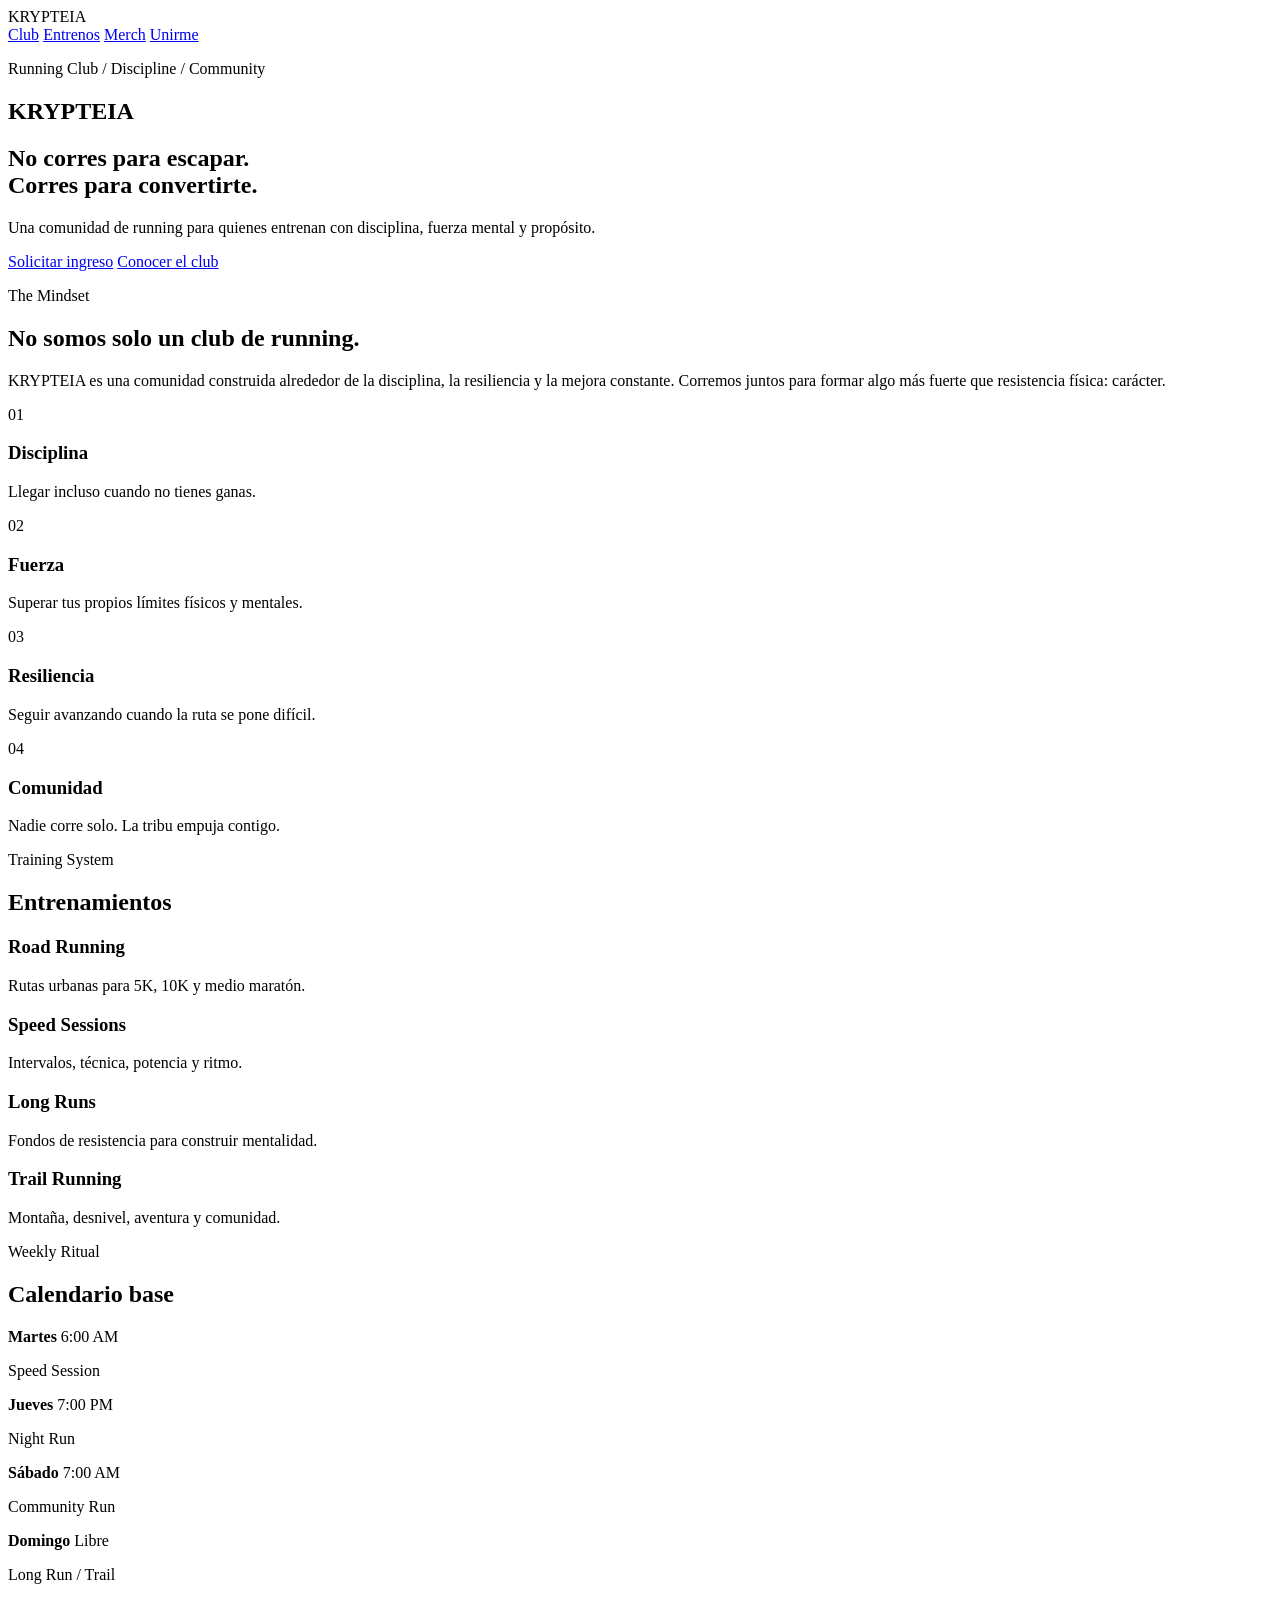
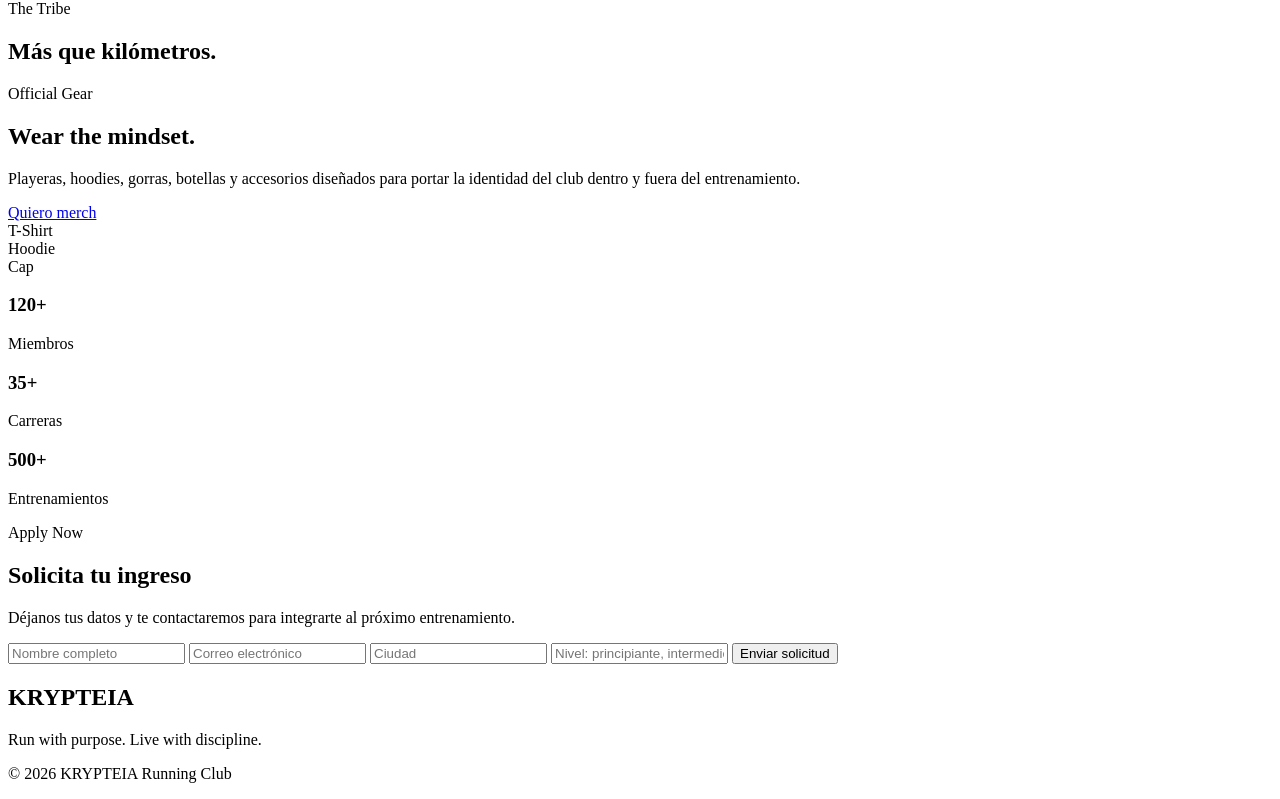
==== index.html @ 1a11a363 "Rename preview.html to index.html" ====
<!DOCTYPE html>
<html lang="es">
<head>
  <meta charset="UTF-8" />
  <meta name="viewport" content="width=device-width, initial-scale=1.0" />

  <title>KRYPTEIA Running Club</title>

  <link rel="stylesheet" href="style.css" />
</head>

<body>

<header class="nav">
  <div class="logo">KRYPTEIA</div>

  <nav>
    <a href="#about">Club</a>
    <a href="#training">Entrenos</a>
    <a href="#merch">Merch</a>
    <a href="#join">Unirme</a>
  </nav>
</header>

<section class="hero">
  <div class="hero-overlay"></div>

  <div class="hero-content">
    <p class="eyebrow">Running Club / Discipline / Community</p>

    <h1>KRYPTEIA</h1>

    <h2>No corres para escapar.<br>Corres para convertirte.</h2>

    <p class="hero-text">
      Una comunidad de running para quienes entrenan con disciplina,
      fuerza mental y propósito.
    </p>

    <div class="hero-buttons">
      <a href="#join" class="btn primary">Solicitar ingreso</a>
      <a href="#about" class="btn secondary">Conocer el club</a>
    </div>
  </div>
</section>

<section id="about" class="section about">
  <div class="section-header">
    <p class="eyebrow">The Mindset</p>
    <h2>No somos solo un club de running.</h2>
  </div>

  <p class="big-text">
    KRYPTEIA es una comunidad construida alrededor de la disciplina,
    la resiliencia y la mejora constante. Corremos juntos para formar
    algo más fuerte que resistencia física: carácter.
  </p>
</section>

<section class="section pillars">
  <div class="card">
    <span>01</span>
    <h3>Disciplina</h3>
    <p>Llegar incluso cuando no tienes ganas.</p>
  </div>

  <div class="card">
    <span>02</span>
    <h3>Fuerza</h3>
    <p>Superar tus propios límites físicos y mentales.</p>
  </div>

  <div class="card">
    <span>03</span>
    <h3>Resiliencia</h3>
    <p>Seguir avanzando cuando la ruta se pone difícil.</p>
  </div>

  <div class="card">
    <span>04</span>
    <h3>Comunidad</h3>
    <p>Nadie corre solo. La tribu empuja contigo.</p>
  </div>
</section>

<section id="training" class="section dark">
  <div class="section-header">
    <p class="eyebrow">Training System</p>
    <h2>Entrenamientos</h2>
  </div>

  <div class="training-grid">
    <div class="training-card">
      <h3>Road Running</h3>
      <p>Rutas urbanas para 5K, 10K y medio maratón.</p>
    </div>

    <div class="training-card">
      <h3>Speed Sessions</h3>
      <p>Intervalos, técnica, potencia y ritmo.</p>
    </div>

    <div class="training-card">
      <h3>Long Runs</h3>
      <p>Fondos de resistencia para construir mentalidad.</p>
    </div>

    <div class="training-card">
      <h3>Trail Running</h3>
      <p>Montaña, desnivel, aventura y comunidad.</p>
    </div>
  </div>
</section>

<section class="section schedule">
  <div class="section-header">
    <p class="eyebrow">Weekly Ritual</p>
    <h2>Calendario base</h2>
  </div>

  <div class="schedule-grid">
    <div>
      <strong>Martes</strong>
      <span>6:00 AM</span>
      <p>Speed Session</p>
    </div>

    <div>
      <strong>Jueves</strong>
      <span>7:00 PM</span>
      <p>Night Run</p>
    </div>

    <div>
      <strong>Sábado</strong>
      <span>7:00 AM</span>
      <p>Community Run</p>
    </div>

    <div>
      <strong>Domingo</strong>
      <span>Libre</span>
      <p>Long Run / Trail</p>
    </div>
  </div>
</section>

<section class="section tribe">
  <div class="section-header">
    <p class="eyebrow">The Tribe</p>
    <h2>Más que kilómetros.</h2>
  </div>

  <div class="photo-grid">
    <div></div>
    <div></div>
    <div></div>
    <div></div>
  </div>
</section>

<section id="merch" class="section merch">
  <div class="merch-text">
    <p class="eyebrow">Official Gear</p>
    <h2>Wear the mindset.</h2>

    <p>
      Playeras, hoodies, gorras, botellas y accesorios diseñados para portar
      la identidad del club dentro y fuera del entrenamiento.
    </p>

    <a href="#join" class="btn primary">Quiero merch</a>
  </div>

  <div class="merch-box">
    <div class="mockup shirt">T-Shirt</div>
    <div class="mockup hoodie">Hoodie</div>
    <div class="mockup cap">Cap</div>
  </div>
</section>

<section class="section stats">
  <div>
    <h3>120+</h3>
    <p>Miembros</p>
  </div>

  <div>
    <h3>35+</h3>
    <p>Carreras</p>
  </div>

  <div>
    <h3>500+</h3>
    <p>Entrenamientos</p>
  </div>
</section>

<section id="join" class="section join">
  <div class="section-header center">
    <p class="eyebrow">Apply Now</p>
    <h2>Solicita tu ingreso</h2>
    <p>
      Déjanos tus datos y te contactaremos para integrarte al próximo entrenamiento.
    </p>
  </div>

  <form name="krypteia-leads" method="POST" data-netlify="true">
    <input type="hidden" name="form-name" value="krypteia-leads" />

    <input type="text" name="name" placeholder="Nombre completo" required />
    <input type="email" name="email" placeholder="Correo electrónico" required />
    <input type="text" name="city" placeholder="Ciudad" />
    <input type="text" name="level" placeholder="Nivel: principiante, intermedio o avanzado" />

    <button type="submit">Enviar solicitud</button>
  </form>
</section>

<footer>
  <h2>KRYPTEIA</h2>
  <p>Run with purpose. Live with discipline.</p>
  <p class="small">© 2026 KRYPTEIA Running Club</p>
</footer>

<script src="app.js"></script>
</body>
</html>
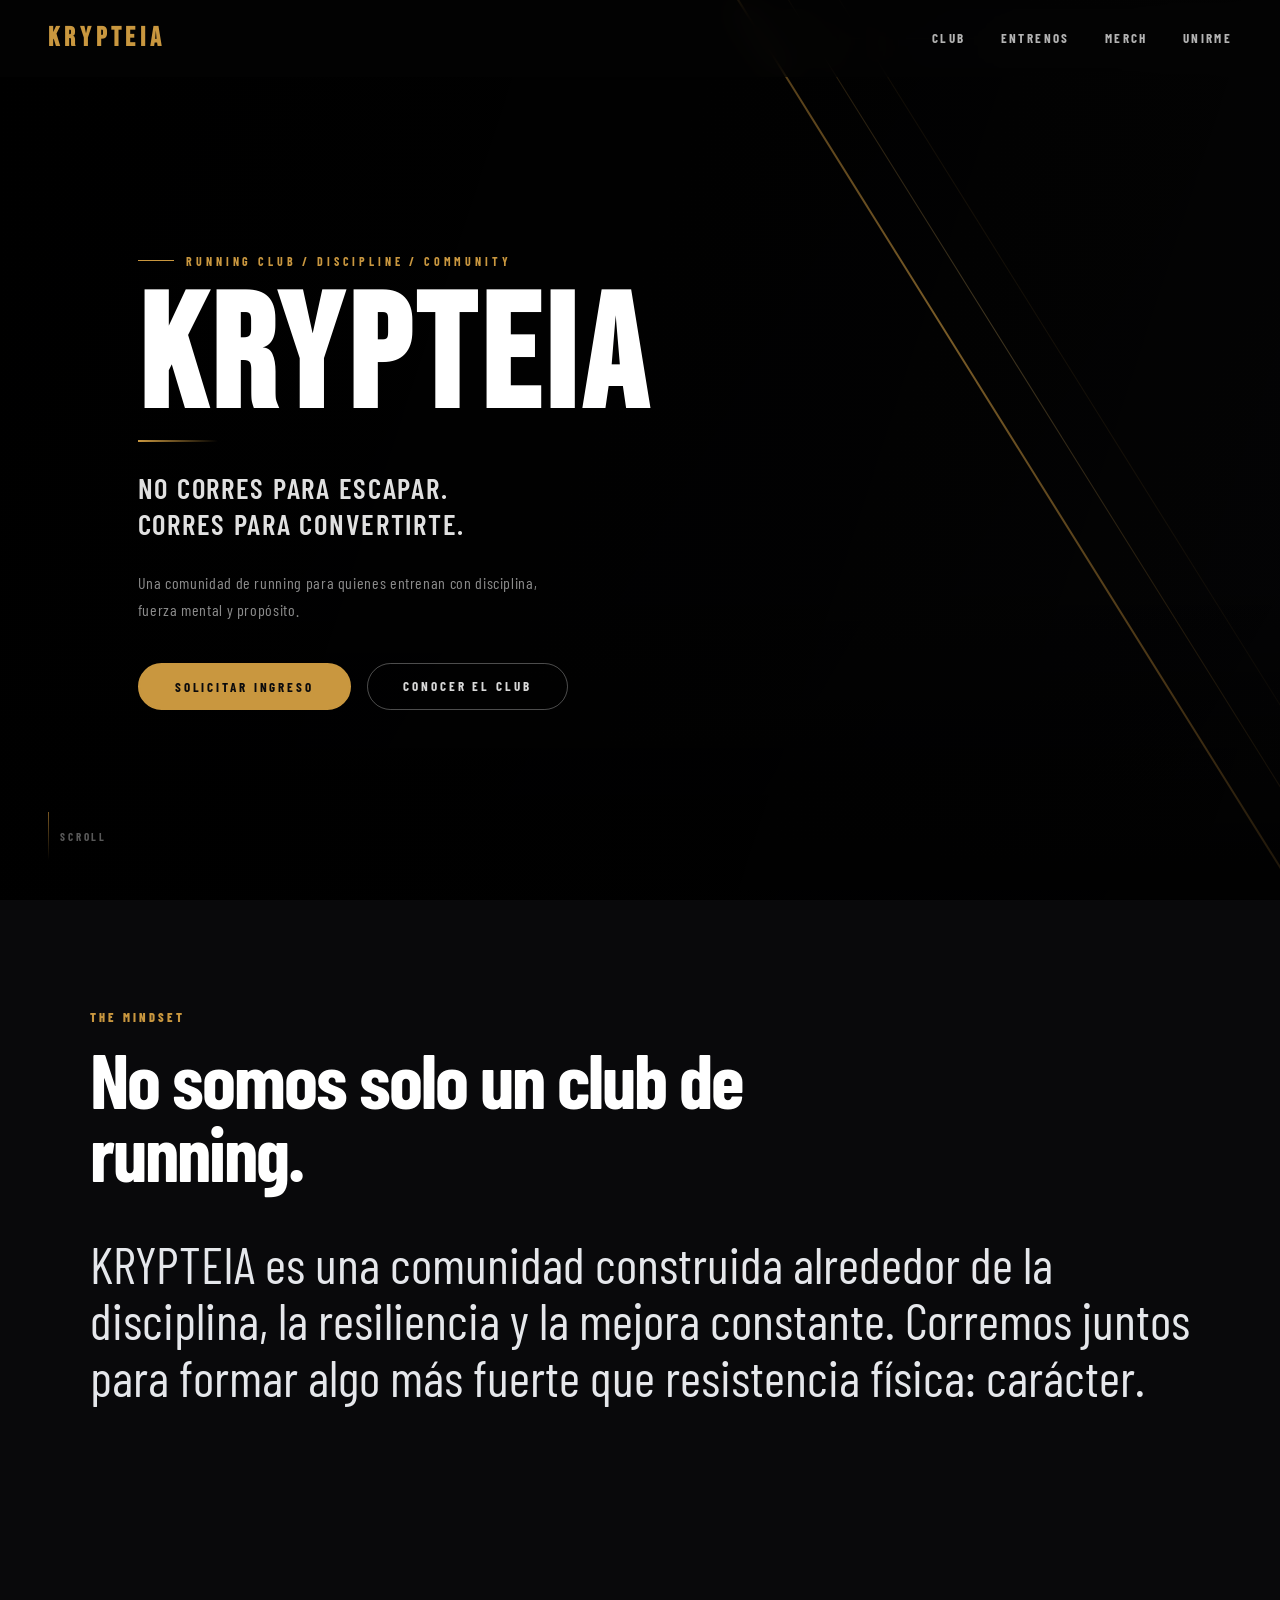
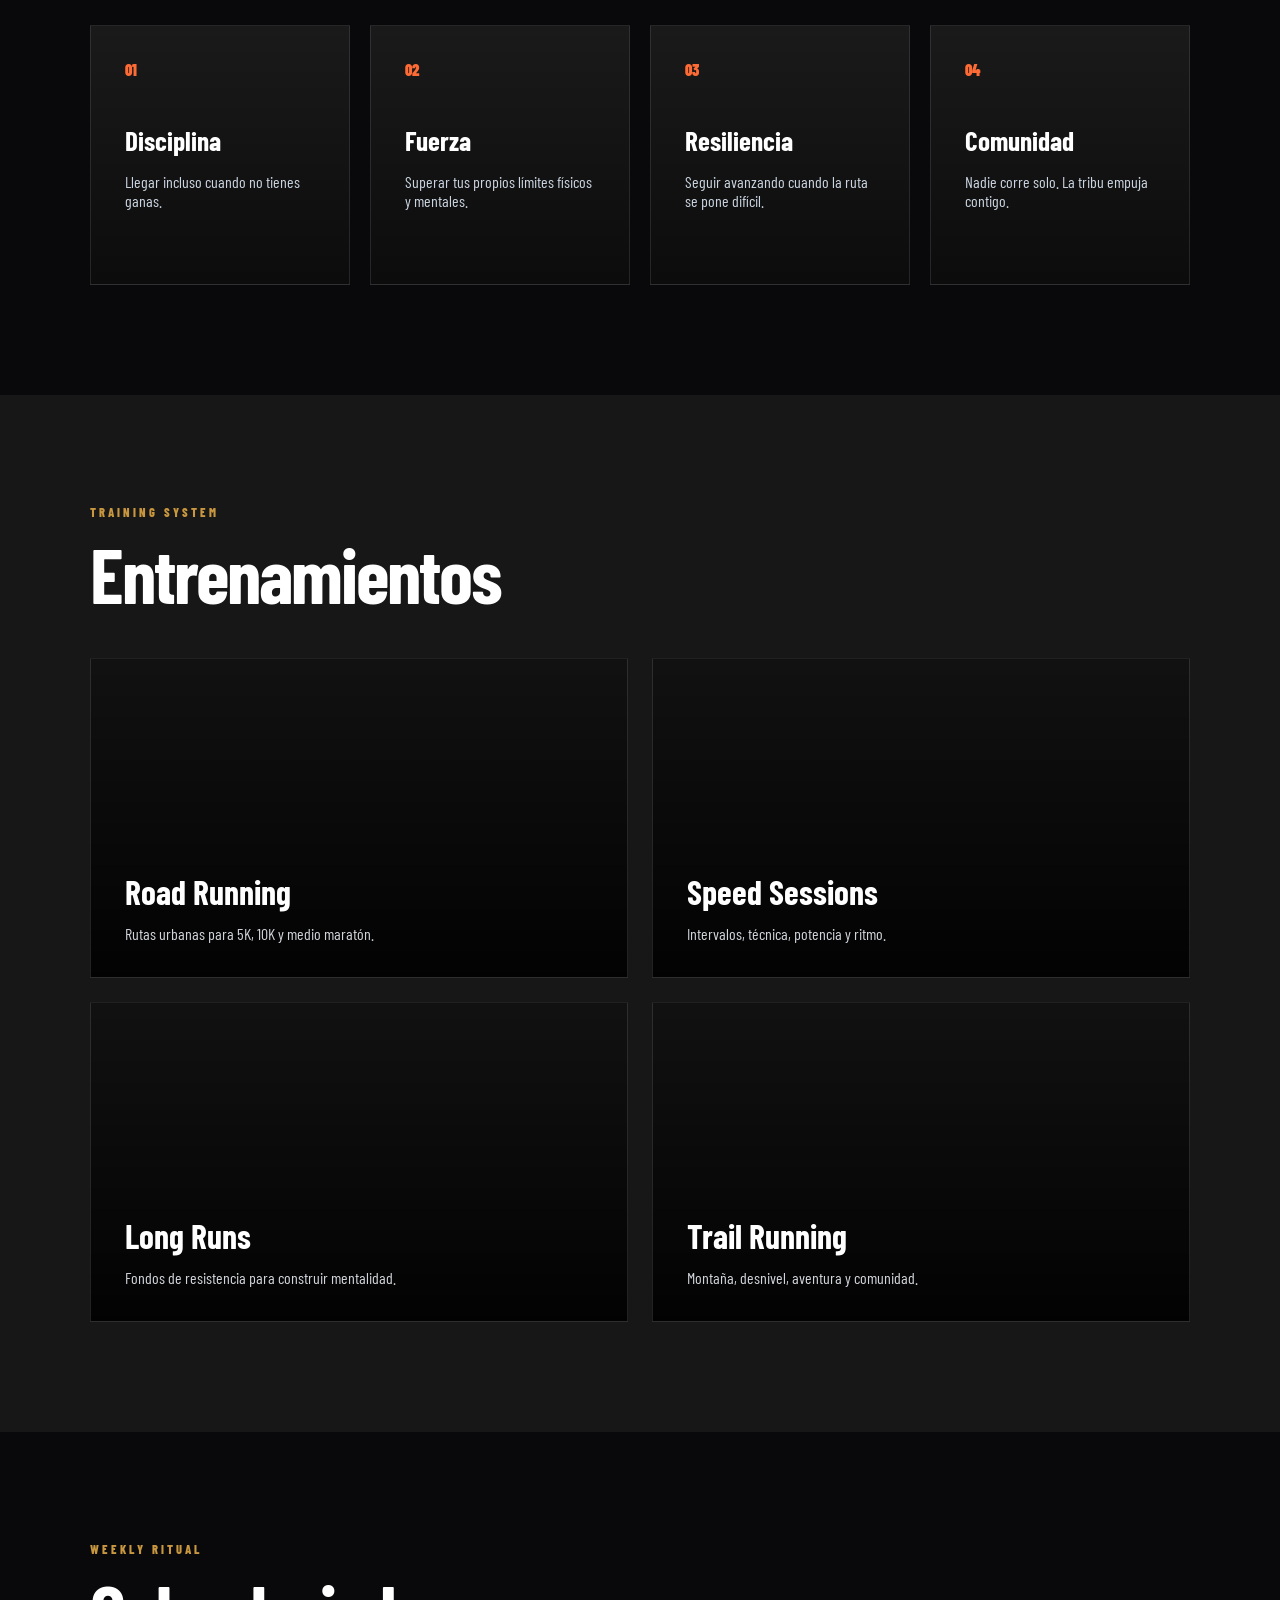
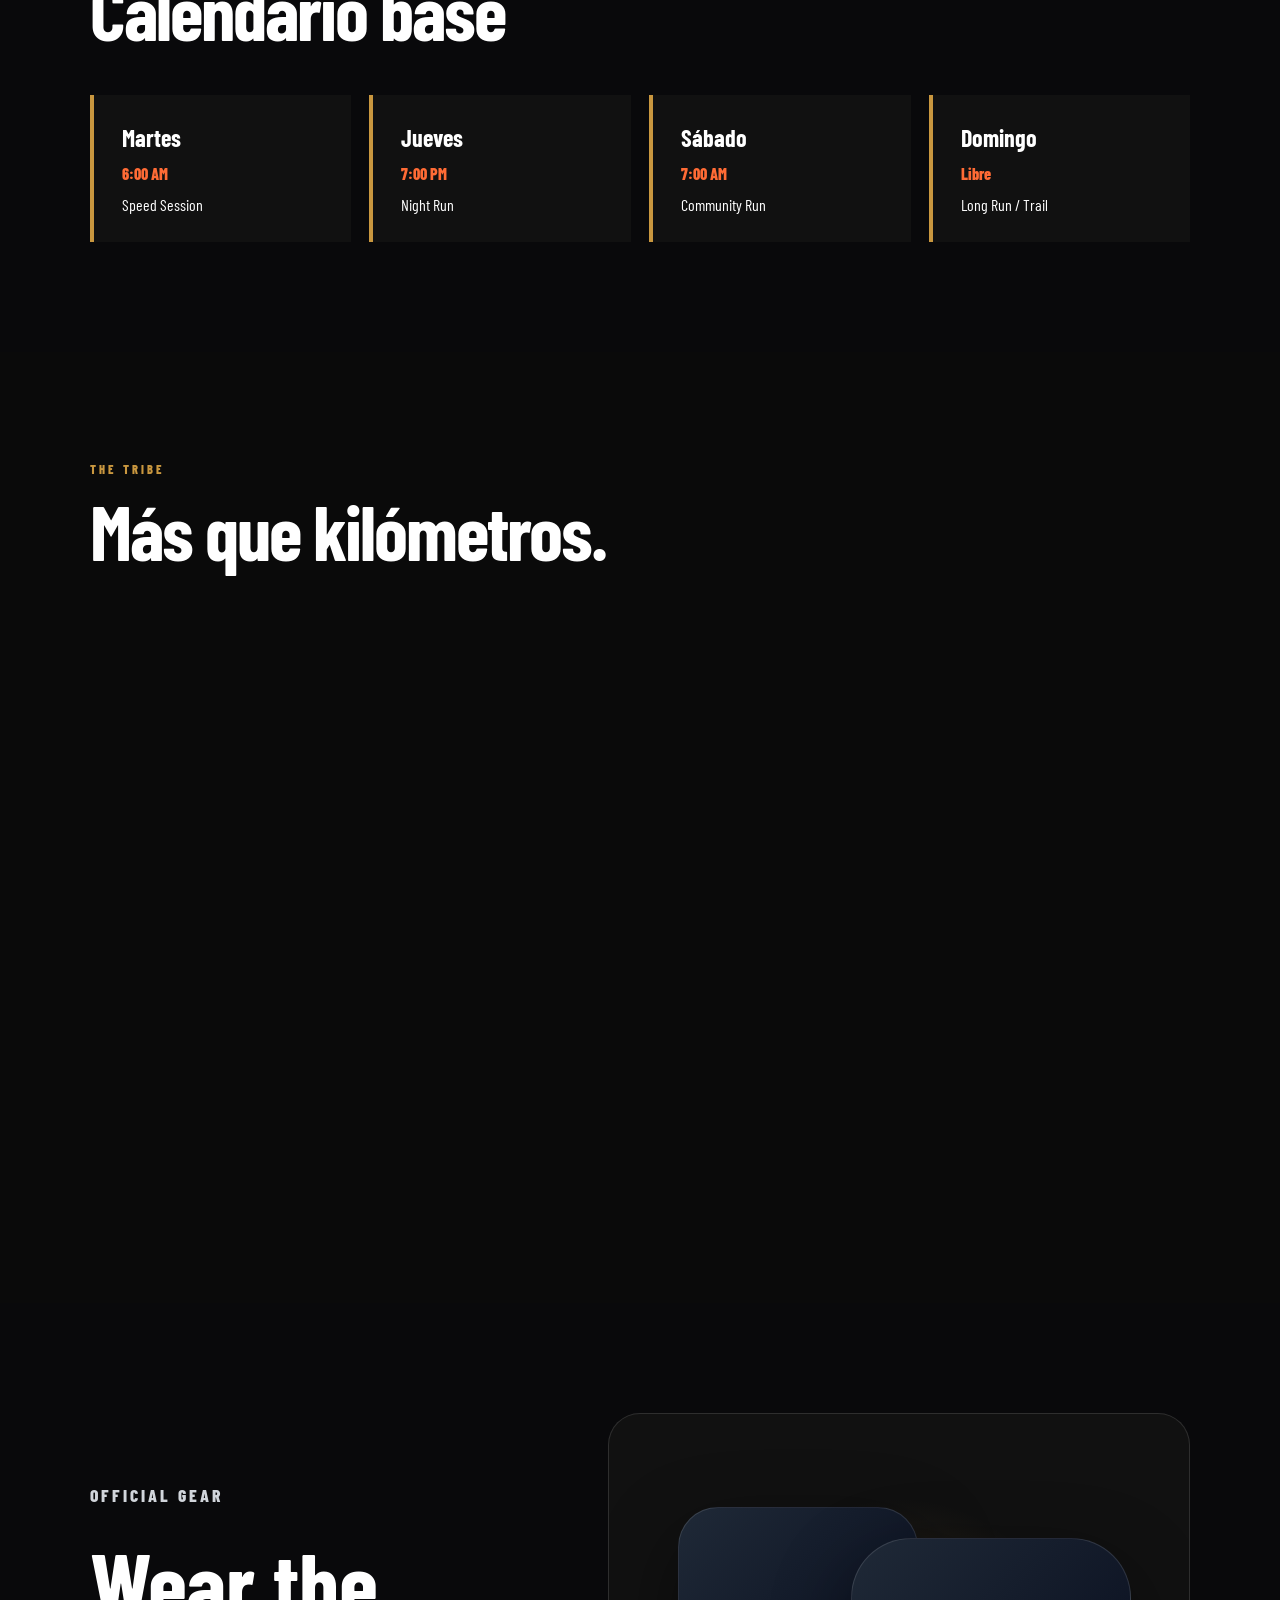
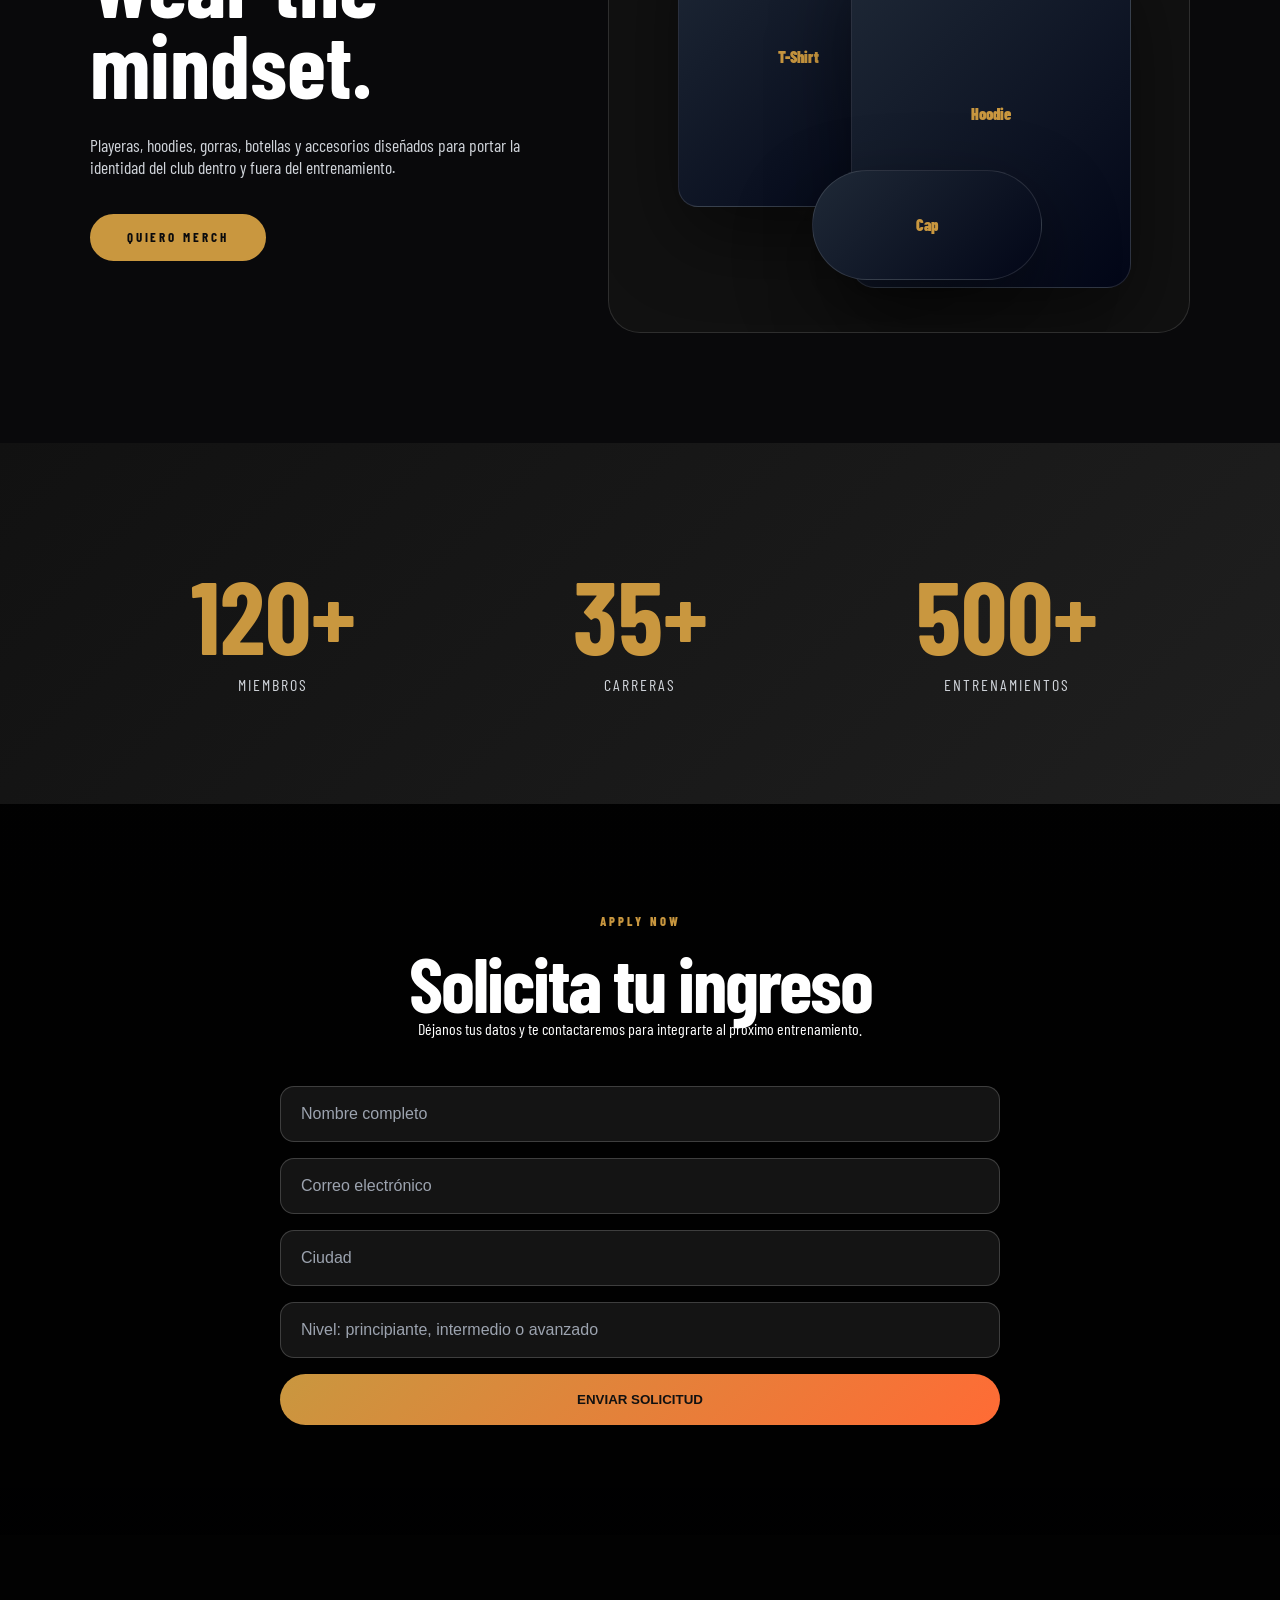
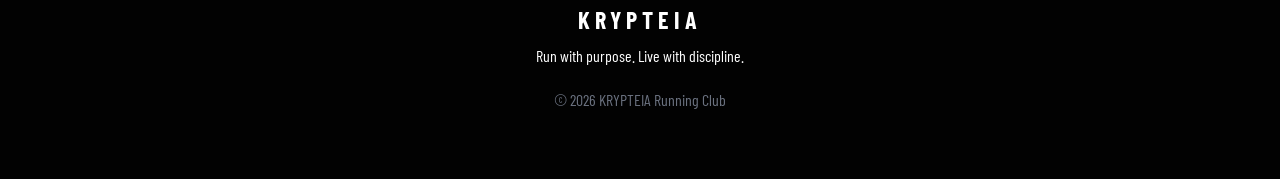
==== commit b27a8373: "Update index.html" ====
--- a/index.html
+++ b/index.html
@@ -3,17 +3,338 @@
 <head>
   <meta charset="UTF-8" />
   <meta name="viewport" content="width=device-width, initial-scale=1.0" />
-
   <title>KRYPTEIA Running Club</title>
 
+  <link rel="preconnect" href="https://fonts.googleapis.com" />
+  <link rel="preconnect" href="https://fonts.gstatic.com" crossorigin />
+  <link href="https://fonts.googleapis.com/css2?family=Bebas+Neue&family=Barlow+Condensed:wght@400;600;700&display=swap" rel="stylesheet" />
+
   <link rel="stylesheet" href="style.css" />
+
+  <style>
+    /* ============================================
+       KRYPTEIA — HERO STYLES
+       ============================================ */
+
+    :root {
+      --gold:       #c9973f;
+      --gold-light: #e0b96a;
+      --gold-dark:  #7a5822;
+      --near-black: #09090b;
+      --dark-surface: #111116;
+    }
+
+    *, *::before, *::after { box-sizing: border-box; }
+
+    body {
+      background: var(--near-black);
+      color: #fff;
+      font-family: 'Barlow Condensed', sans-serif;
+    }
+
+    /* ---- NAV ---- */
+    .nav {
+      position: fixed;
+      top: 0; left: 0; right: 0;
+      z-index: 100;
+      display: flex;
+      justify-content: space-between;
+      align-items: center;
+      padding: 1.4rem 3rem;
+      background: linear-gradient(to bottom, rgba(0,0,0,0.88) 0%, transparent 100%);
+    }
+
+    .nav .logo {
+      font-family: 'Bebas Neue', sans-serif;
+      font-size: 1.7rem;
+      letter-spacing: 0.18em;
+      color: var(--gold);
+      text-decoration: none;
+    }
+
+    .nav nav { display: flex; gap: 0; }
+
+    .nav nav a {
+      color: rgba(255,255,255,0.7);
+      text-decoration: none;
+      font-size: 0.82rem;
+      font-weight: 700;
+      letter-spacing: 0.18em;
+      text-transform: uppercase;
+      margin-left: 2.2rem;
+      transition: color 0.2s;
+    }
+
+    .nav nav a:hover { color: var(--gold); }
+
+    /* ---- HERO ---- */
+    .hero {
+      position: relative;
+      min-height: 100vh;
+      display: flex;
+      align-items: center;
+      overflow: hidden;
+      background-color: var(--near-black);
+    }
+
+    /* Imagen de fondo — apunta a tu archivo real */
+    .hero-bg {
+      position: absolute;
+      inset: 0;
+      background-image: url('assets/hero-bg.jpg'); /* ← reemplaza con tu ruta */
+      background-size: cover;
+      background-position: center 25%;
+      opacity: 0.38;
+      z-index: 0;
+    }
+
+    /* Degradados oscuros sobre la imagen */
+    .hero-overlay {
+      position: absolute;
+      inset: 0;
+      z-index: 1;
+      background:
+        linear-gradient(108deg,
+          rgba(0,0,0,0.96) 0%,
+          rgba(0,0,0,0.70) 42%,
+          rgba(0,0,0,0.20) 100%),
+        linear-gradient(to top,
+          rgba(0,0,0,0.90) 0%,
+          transparent 38%);
+    }
+
+    /* Líneas diagonales doradas */
+    .hero-diag {
+      position: absolute;
+      inset: 0;
+      z-index: 2;
+      pointer-events: none;
+      overflow: hidden;
+    }
+
+    .hero-diag::before,
+    .hero-diag::after,
+    .hero-diag .d3 {
+      content: '';
+      position: absolute;
+      top: -40%;
+      height: 180%;
+      transform-origin: top left;
+      transform: rotate(-32deg);
+    }
+
+    .hero-diag::before {
+      left: 40%;
+      width: 2px;
+      background: linear-gradient(to bottom,
+        transparent 0%,
+        var(--gold-dark) 25%,
+        var(--gold) 50%,
+        var(--gold-dark) 75%,
+        transparent 100%);
+      opacity: 0.6;
+    }
+
+    .hero-diag::after {
+      left: 44%;
+      width: 1px;
+      background: linear-gradient(to bottom,
+        transparent 0%,
+        var(--gold-dark) 30%,
+        var(--gold-light) 50%,
+        var(--gold-dark) 70%,
+        transparent 100%);
+      opacity: 0.28;
+    }
+
+    /* Tercera línea sutil */
+    .hero-diag .d3 {
+      display: block;
+      left: 48%;
+      width: 1px;
+      background: linear-gradient(to bottom,
+        transparent 0%,
+        var(--gold-dark) 40%,
+        var(--gold-dark) 60%,
+        transparent 100%);
+      opacity: 0.15;
+    }
+
+    /* Contenido */
+    .hero-content {
+      position: relative;
+      z-index: 3;
+      padding: 9rem 3rem 5rem;
+      max-width: 660px;
+    }
+
+    .hero-content .eyebrow {
+      display: flex;
+      align-items: center;
+      gap: 0.8rem;
+      font-size: 0.75rem;
+      font-weight: 700;
+      letter-spacing: 0.32em;
+      text-transform: uppercase;
+      color: var(--gold);
+      margin-bottom: 1.4rem;
+      opacity: 0;
+      animation: fadeUp 0.7s ease forwards 0.2s;
+    }
+
+    .hero-content .eyebrow::before {
+      content: '';
+      display: inline-block;
+      width: 36px;
+      height: 1px;
+      background: var(--gold);
+      flex-shrink: 0;
+    }
+
+    .hero-content h1 {
+      font-family: 'Bebas Neue', sans-serif;
+      font-size: clamp(5.5rem, 14vw, 10rem);
+      line-height: 0.88;
+      letter-spacing: 0.04em;
+      color: #fff;
+      margin-bottom: 0.5rem;
+      opacity: 0;
+      animation: fadeUp 0.75s ease forwards 0.35s;
+    }
+
+    /* Línea dorada bajo el h1 */
+    .hero-title-line {
+      width: 80px;
+      height: 2px;
+      background: linear-gradient(to right, var(--gold), transparent);
+      margin: 0.6rem 0 1.4rem;
+      opacity: 0;
+      animation: fadeUp 0.7s ease forwards 0.5s;
+    }
+
+    .hero-content h2 {
+      font-family: 'Barlow Condensed', sans-serif;
+      font-size: clamp(1.3rem, 3.2vw, 1.8rem);
+      font-weight: 600;
+      letter-spacing: 0.06em;
+      text-transform: uppercase;
+      color: rgba(255,255,255,0.88);
+      line-height: 1.25;
+      margin-bottom: 1.2rem;
+      opacity: 0;
+      animation: fadeUp 0.7s ease forwards 0.55s;
+    }
+
+    .hero-text {
+      font-size: 1rem;
+      font-weight: 400;
+      letter-spacing: 0.04em;
+      color: rgba(255,255,255,0.55);
+      line-height: 1.65;
+      max-width: 440px;
+      margin-bottom: 2.2rem;
+      opacity: 0;
+      animation: fadeUp 0.7s ease forwards 0.7s;
+    }
+
+    .hero-buttons {
+      display: flex;
+      gap: 1rem;
+      flex-wrap: wrap;
+      opacity: 0;
+      animation: fadeUp 0.7s ease forwards 0.85s;
+    }
+
+    /* Botones hero */
+    .btn {
+      display: inline-block;
+      font-family: 'Barlow Condensed', sans-serif;
+      font-size: 0.82rem;
+      font-weight: 700;
+      letter-spacing: 0.22em;
+      text-transform: uppercase;
+      text-decoration: none;
+      padding: 0.85rem 2.2rem;
+      transition: all 0.22s ease;
+      cursor: pointer;
+    }
+
+    .btn.primary {
+      background: var(--gold);
+      color: #0a0a0c;
+      border: 2px solid var(--gold);
+    }
+
+    .btn.primary:hover {
+      background: var(--gold-light);
+      border-color: var(--gold-light);
+    }
+
+    .btn.secondary {
+      background: transparent;
+      color: rgba(255,255,255,0.85);
+      border: 1px solid rgba(255,255,255,0.3);
+    }
+
+    .btn.secondary:hover {
+      border-color: var(--gold);
+      color: var(--gold);
+    }
+
+    /* Scroll indicator */
+    .hero-scroll {
+      position: absolute;
+      bottom: 2.5rem;
+      left: 3rem;
+      z-index: 3;
+      display: flex;
+      align-items: center;
+      gap: 0.7rem;
+      font-size: 0.7rem;
+      font-weight: 700;
+      letter-spacing: 0.25em;
+      text-transform: uppercase;
+      color: rgba(255,255,255,0.35);
+      opacity: 0;
+      animation: fadeIn 1s ease forwards 1.2s;
+    }
+
+    .hero-scroll::before {
+      content: '';
+      display: block;
+      width: 1px;
+      height: 48px;
+      background: linear-gradient(to bottom, var(--gold-dark), transparent);
+    }
+
+    /* Animaciones */
+    @keyframes fadeUp {
+      from { opacity: 0; transform: translateY(22px); }
+      to   { opacity: 1; transform: translateY(0); }
+    }
+
+    @keyframes fadeIn {
+      from { opacity: 0; }
+      to   { opacity: 1; }
+    }
+
+    /* Responsive */
+    @media (max-width: 640px) {
+      .nav { padding: 1.2rem 1.4rem; }
+      .hero-content { padding: 8rem 1.4rem 4rem; }
+      .hero-scroll { left: 1.4rem; }
+      .hero-diag::before { left: 70%; }
+      .hero-diag::after  { left: 76%; }
+    }
+
+  </style>
 </head>
 
 <body>
 
+<!-- NAV -->
 <header class="nav">
   <div class="logo">KRYPTEIA</div>
-
   <nav>
     <a href="#about">Club</a>
     <a href="#training">Entrenos</a>
@@ -22,13 +343,28 @@
   </nav>
 </header>
 
+<!-- HERO -->
 <section class="hero">
+
+  <!-- Imagen de fondo -->
+  <div class="hero-bg"></div>
+
+  <!-- Overlays oscuros -->
   <div class="hero-overlay"></div>
 
+  <!-- Líneas diagonales doradas -->
+  <div class="hero-diag">
+    <span class="d3"></span>
+  </div>
+
+  <!-- Contenido -->
   <div class="hero-content">
+
     <p class="eyebrow">Running Club / Discipline / Community</p>
 
     <h1>KRYPTEIA</h1>
+
+    <div class="hero-title-line"></div>
 
     <h2>No corres para escapar.<br>Corres para convertirte.</h2>
 
@@ -41,15 +377,20 @@
       <a href="#join" class="btn primary">Solicitar ingreso</a>
       <a href="#about" class="btn secondary">Conocer el club</a>
     </div>
-  </div>
-</section>
-
+
+  </div>
+
+  <!-- Scroll cue -->
+  <div class="hero-scroll">Scroll</div>
+
+</section>
+
+<!-- ABOUT -->
 <section id="about" class="section about">
   <div class="section-header">
     <p class="eyebrow">The Mindset</p>
     <h2>No somos solo un club de running.</h2>
   </div>
-
   <p class="big-text">
     KRYPTEIA es una comunidad construida alrededor de la disciplina,
     la resiliencia y la mejora constante. Corremos juntos para formar
@@ -57,25 +398,23 @@
   </p>
 </section>
 
+<!-- PILLARS -->
 <section class="section pillars">
   <div class="card">
     <span>01</span>
     <h3>Disciplina</h3>
     <p>Llegar incluso cuando no tienes ganas.</p>
   </div>
-
   <div class="card">
     <span>02</span>
     <h3>Fuerza</h3>
     <p>Superar tus propios límites físicos y mentales.</p>
   </div>
-
   <div class="card">
     <span>03</span>
     <h3>Resiliencia</h3>
     <p>Seguir avanzando cuando la ruta se pone difícil.</p>
   </div>
-
   <div class="card">
     <span>04</span>
     <h3>Comunidad</h3>
@@ -83,28 +422,25 @@
   </div>
 </section>
 
+<!-- TRAINING -->
 <section id="training" class="section dark">
   <div class="section-header">
     <p class="eyebrow">Training System</p>
     <h2>Entrenamientos</h2>
   </div>
-
   <div class="training-grid">
     <div class="training-card">
       <h3>Road Running</h3>
       <p>Rutas urbanas para 5K, 10K y medio maratón.</p>
     </div>
-
     <div class="training-card">
       <h3>Speed Sessions</h3>
       <p>Intervalos, técnica, potencia y ritmo.</p>
     </div>
-
     <div class="training-card">
       <h3>Long Runs</h3>
       <p>Fondos de resistencia para construir mentalidad.</p>
     </div>
-
     <div class="training-card">
       <h3>Trail Running</h3>
       <p>Montaña, desnivel, aventura y comunidad.</p>
@@ -112,31 +448,28 @@
   </div>
 </section>
 
+<!-- SCHEDULE -->
 <section class="section schedule">
   <div class="section-header">
     <p class="eyebrow">Weekly Ritual</p>
     <h2>Calendario base</h2>
   </div>
-
   <div class="schedule-grid">
     <div>
       <strong>Martes</strong>
       <span>6:00 AM</span>
       <p>Speed Session</p>
     </div>
-
     <div>
       <strong>Jueves</strong>
       <span>7:00 PM</span>
       <p>Night Run</p>
     </div>
-
     <div>
       <strong>Sábado</strong>
       <span>7:00 AM</span>
       <p>Community Run</p>
     </div>
-
     <div>
       <strong>Domingo</strong>
       <span>Libre</span>
@@ -145,12 +478,12 @@
   </div>
 </section>
 
+<!-- TRIBE -->
 <section class="section tribe">
   <div class="section-header">
     <p class="eyebrow">The Tribe</p>
     <h2>Más que kilómetros.</h2>
   </div>
-
   <div class="photo-grid">
     <div></div>
     <div></div>
@@ -159,19 +492,17 @@
   </div>
 </section>
 
+<!-- MERCH -->
 <section id="merch" class="section merch">
   <div class="merch-text">
     <p class="eyebrow">Official Gear</p>
     <h2>Wear the mindset.</h2>
-
     <p>
       Playeras, hoodies, gorras, botellas y accesorios diseñados para portar
       la identidad del club dentro y fuera del entrenamiento.
     </p>
-
     <a href="#join" class="btn primary">Quiero merch</a>
   </div>
-
   <div class="merch-box">
     <div class="mockup shirt">T-Shirt</div>
     <div class="mockup hoodie">Hoodie</div>
@@ -179,44 +510,40 @@
   </div>
 </section>
 
+<!-- STATS -->
 <section class="section stats">
   <div>
     <h3>120+</h3>
     <p>Miembros</p>
   </div>
-
   <div>
     <h3>35+</h3>
     <p>Carreras</p>
   </div>
-
   <div>
     <h3>500+</h3>
     <p>Entrenamientos</p>
   </div>
 </section>
 
+<!-- JOIN -->
 <section id="join" class="section join">
   <div class="section-header center">
     <p class="eyebrow">Apply Now</p>
     <h2>Solicita tu ingreso</h2>
-    <p>
-      Déjanos tus datos y te contactaremos para integrarte al próximo entrenamiento.
-    </p>
-  </div>
-
+    <p>Déjanos tus datos y te contactaremos para integrarte al próximo entrenamiento.</p>
+  </div>
   <form name="krypteia-leads" method="POST" data-netlify="true">
     <input type="hidden" name="form-name" value="krypteia-leads" />
-
-    <input type="text" name="name" placeholder="Nombre completo" required />
+    <input type="text"  name="name"  placeholder="Nombre completo" required />
     <input type="email" name="email" placeholder="Correo electrónico" required />
-    <input type="text" name="city" placeholder="Ciudad" />
-    <input type="text" name="level" placeholder="Nivel: principiante, intermedio o avanzado" />
-
+    <input type="text"  name="city"  placeholder="Ciudad" />
+    <input type="text"  name="level" placeholder="Nivel: principiante, intermedio o avanzado" />
     <button type="submit">Enviar solicitud</button>
   </form>
 </section>
 
+<!-- FOOTER -->
 <footer>
   <h2>KRYPTEIA</h2>
   <p>Run with purpose. Live with discipline.</p>
--- a/style.css
+++ b/style.css
@@ -0,0 +1,474 @@
+:root {
+  --black: #050505;
+  --dark: #0c0c0c;
+  --graphite: #171717;
+  --steel: #9ca3af;
+  --white: #ffffff;
+  --gold: #d6a84f;
+  --orange: #ff6b35;
+  --red: #b91c1c;
+}
+
+* {
+  margin: 0;
+  padding: 0;
+  box-sizing: border-box;
+}
+
+html {
+  scroll-behavior: smooth;
+}
+
+body {
+  font-family: Arial, Helvetica, sans-serif;
+  background: var(--black);
+  color: var(--white);
+  overflow-x: hidden;
+}
+
+a {
+  color: inherit;
+  text-decoration: none;
+}
+
+.nav {
+  position: fixed;
+  top: 0;
+  width: 100%;
+  padding: 24px 7%;
+  display: flex;
+  justify-content: space-between;
+  align-items: center;
+  z-index: 20;
+  background: rgba(5, 5, 5, 0.45);
+  backdrop-filter: blur(14px);
+}
+
+.logo {
+  font-weight: 900;
+  letter-spacing: 3px;
+}
+
+.nav nav {
+  display: flex;
+  gap: 28px;
+  font-size: 0.85rem;
+  text-transform: uppercase;
+  letter-spacing: 1px;
+}
+
+.hero {
+  min-height: 100vh;
+  position: relative;
+  display: flex;
+  align-items: center;
+  padding: 0 7%;
+  background:
+    linear-gradient(120deg, rgba(0,0,0,.95), rgba(0,0,0,.45)),
+    url("https://images.unsplash.com/photo-1552674605-db6ffd4facb5?q=80&w=2200") center/cover;
+}
+
+.hero-overlay {
+  position: absolute;
+  inset: 0;
+  background:
+    radial-gradient(circle at 70% 40%, rgba(255,107,53,.22), transparent 35%),
+    radial-gradient(circle at 20% 90%, rgba(214,168,79,.18), transparent 30%);
+}
+
+.hero-content {
+  position: relative;
+  max-width: 920px;
+  z-index: 2;
+}
+
+.eyebrow {
+  color: var(--gold);
+  text-transform: uppercase;
+  letter-spacing: 3px;
+  font-size: 0.78rem;
+  font-weight: 800;
+  margin-bottom: 18px;
+}
+
+.hero h1 {
+  font-size: clamp(4rem, 12vw, 10rem);
+  line-height: 0.9;
+  letter-spacing: 10px;
+  font-weight: 900;
+}
+
+.hero h2 {
+  margin-top: 28px;
+  font-size: clamp(2rem, 5vw, 5rem);
+  line-height: 1;
+  max-width: 900px;
+}
+
+.hero-text {
+  margin-top: 28px;
+  max-width: 620px;
+  color: #d1d5db;
+  font-size: 1.15rem;
+}
+
+.hero-buttons {
+  display: flex;
+  gap: 18px;
+  margin-top: 40px;
+  flex-wrap: wrap;
+}
+
+.btn {
+  display: inline-block;
+  padding: 16px 30px;
+  border-radius: 999px;
+  font-weight: 900;
+  text-transform: uppercase;
+  letter-spacing: 1px;
+  transition: all .25s ease;
+}
+
+.btn.primary {
+  background: linear-gradient(135deg, var(--gold), var(--orange));
+  color: #111;
+}
+
+.btn.secondary {
+  border: 1px solid rgba(255,255,255,.35);
+}
+
+.btn:hover {
+  transform: translateY(-3px);
+}
+
+.section {
+  padding: 110px 7%;
+}
+
+.section-header {
+  max-width: 760px;
+  margin-bottom: 48px;
+}
+
+.section-header.center {
+  text-align: center;
+  margin-left: auto;
+  margin-right: auto;
+}
+
+.section-header h2 {
+  font-size: clamp(2.4rem, 6vw, 5.8rem);
+  line-height: 0.95;
+  letter-spacing: -2px;
+}
+
+.big-text {
+  max-width: 1100px;
+  font-size: clamp(1.8rem, 4vw, 4rem);
+  line-height: 1.1;
+  color: #e5e7eb;
+}
+
+.pillars {
+  display: grid;
+  grid-template-columns: repeat(4, 1fr);
+  gap: 20px;
+}
+
+.card {
+  background: linear-gradient(180deg, #1a1a1a, #0c0c0c);
+  border: 1px solid rgba(255,255,255,.1);
+  padding: 34px;
+  min-height: 260px;
+  transition: .3s ease;
+}
+
+.card:hover {
+  border-color: var(--gold);
+  transform: translateY(-6px);
+}
+
+.card span {
+  color: var(--orange);
+  font-weight: 900;
+}
+
+.card h3 {
+  font-size: 1.7rem;
+  margin: 45px 0 16px;
+}
+
+.card p {
+  color: #cbd5e1;
+}
+
+.dark {
+  background: var(--graphite);
+}
+
+.training-grid {
+  display: grid;
+  grid-template-columns: repeat(2, 1fr);
+  gap: 24px;
+}
+
+.training-card {
+  min-height: 320px;
+  padding: 34px;
+  display: flex;
+  flex-direction: column;
+  justify-content: end;
+  background:
+    linear-gradient(rgba(0,0,0,.25), rgba(0,0,0,.9)),
+    url("https://images.unsplash.com/photo-1502904550040-7534597429ae?q=80&w=1200") center/cover;
+  border: 1px solid rgba(255,255,255,.12);
+}
+
+.training-card:nth-child(2) {
+  background:
+    linear-gradient(rgba(0,0,0,.25), rgba(0,0,0,.9)),
+    url("https://images.unsplash.com/photo-1538805060514-97d9cc17730c?q=80&w=1200") center/cover;
+}
+
+.training-card:nth-child(3) {
+  background:
+    linear-gradient(rgba(0,0,0,.25), rgba(0,0,0,.9)),
+    url("https://images.unsplash.com/photo-1553969546-6f7388a7e07c?q=80&w=1200") center/cover;
+}
+
+.training-card:nth-child(4) {
+  background:
+    linear-gradient(rgba(0,0,0,.25), rgba(0,0,0,.9)),
+    url("https://images.unsplash.com/photo-1500530855697-b586d89ba3ee?q=80&w=1200") center/cover;
+}
+
+.training-card h3 {
+  font-size: 2.1rem;
+}
+
+.training-card p {
+  margin-top: 12px;
+  color: #d1d5db;
+}
+
+.schedule-grid {
+  display: grid;
+  grid-template-columns: repeat(4, 1fr);
+  gap: 18px;
+}
+
+.schedule-grid div {
+  background: #111;
+  border-left: 4px solid var(--gold);
+  padding: 28px;
+}
+
+.schedule-grid strong {
+  display: block;
+  font-size: 1.5rem;
+}
+
+.schedule-grid span {
+  display: block;
+  color: var(--orange);
+  margin: 12px 0;
+  font-weight: 800;
+}
+
+.tribe {
+  background: #0a0a0a;
+}
+
+.photo-grid {
+  display: grid;
+  grid-template-columns: 1.3fr 1fr 1fr;
+  grid-auto-rows: 280px;
+  gap: 18px;
+}
+
+.photo-grid div {
+  background: url("https://images.unsplash.com/photo-1486218119243-13883505764c?q=80&w=1200") center/cover;
+  border-radius: 22px;
+  filter: grayscale(15%);
+}
+
+.photo-grid div:first-child {
+  grid-row: span 2;
+}
+
+.photo-grid div:nth-child(2) {
+  background-image: url("https://images.unsplash.com/photo-1518611012118-696072aa579a?q=80&w=1200");
+}
+
+.photo-grid div:nth-child(3) {
+  background-image: url("https://images.unsplash.com/photo-1546483875-ad9014c88eba?q=80&w=1200");
+}
+
+.photo-grid div:nth-child(4) {
+  background-image: url("https://images.unsplash.com/photo-1552674605-db6ffd4facb5?q=80&w=1200");
+}
+
+.merch {
+  display: grid;
+  grid-template-columns: 1fr 1.3fr;
+  gap: 70px;
+  align-items: center;
+}
+
+.merch-text h2 {
+  font-size: clamp(3rem, 7vw, 7rem);
+  line-height: .9;
+  margin-bottom: 30px;
+}
+
+.merch-text p {
+  color: #d1d5db;
+  font-size: 1.1rem;
+  margin-bottom: 36px;
+}
+
+.merch-box {
+  min-height: 520px;
+  background:
+    radial-gradient(circle at center, rgba(214,168,79,.18), transparent 45%),
+    #111;
+  border: 1px solid rgba(255,255,255,.12);
+  border-radius: 32px;
+  position: relative;
+  overflow: hidden;
+}
+
+.mockup {
+  position: absolute;
+  background: linear-gradient(135deg, #1f2937, #020617);
+  border: 1px solid rgba(255,255,255,.12);
+  display: flex;
+  justify-content: center;
+  align-items: center;
+  font-weight: 900;
+  color: var(--gold);
+  box-shadow: 0 30px 80px rgba(0,0,0,.45);
+}
+
+.shirt {
+  width: 240px;
+  height: 300px;
+  left: 12%;
+  top: 18%;
+  border-radius: 40px 40px 20px 20px;
+}
+
+.hoodie {
+  width: 280px;
+  height: 350px;
+  right: 10%;
+  top: 24%;
+  border-radius: 60px 60px 24px 24px;
+}
+
+.cap {
+  width: 230px;
+  height: 110px;
+  left: 35%;
+  bottom: 10%;
+  border-radius: 999px;
+}
+
+.stats {
+  display: grid;
+  grid-template-columns: repeat(3, 1fr);
+  background: linear-gradient(135deg, #111, #1f1f1f);
+  text-align: center;
+}
+
+.stats h3 {
+  font-size: clamp(3rem, 8vw, 7rem);
+  color: var(--gold);
+}
+
+.stats p {
+  text-transform: uppercase;
+  letter-spacing: 2px;
+  color: #d1d5db;
+}
+
+.join {
+  background:
+    linear-gradient(rgba(0,0,0,.88), rgba(0,0,0,.95)),
+    url("https://images.unsplash.com/photo-1476480862126-209bfaa8edc8?q=80&w=2000") center/cover;
+}
+
+form {
+  max-width: 720px;
+  margin: 0 auto;
+  display: grid;
+  gap: 16px;
+}
+
+input {
+  width: 100%;
+  padding: 18px 20px;
+  background: rgba(255,255,255,.08);
+  border: 1px solid rgba(255,255,255,.18);
+  border-radius: 14px;
+  color: white;
+  font-size: 1rem;
+}
+
+input::placeholder {
+  color: #9ca3af;
+}
+
+button {
+  padding: 18px;
+  border: none;
+  border-radius: 999px;
+  background: linear-gradient(135deg, var(--gold), var(--orange));
+  color: #111;
+  font-weight: 900;
+  text-transform: uppercase;
+  cursor: pointer;
+}
+
+footer {
+  padding: 70px 7%;
+  background: #020202;
+  text-align: center;
+}
+
+footer h2 {
+  letter-spacing: 5px;
+  margin-bottom: 12px;
+}
+
+footer .small {
+  margin-top: 25px;
+  color: #6b7280;
+}
+
+@media (max-width: 900px) {
+  .nav nav {
+    display: none;
+  }
+
+  .pillars,
+  .training-grid,
+  .schedule-grid,
+  .merch,
+  .stats {
+    grid-template-columns: 1fr;
+  }
+
+  .photo-grid {
+    grid-template-columns: 1fr;
+  }
+
+  .photo-grid div:first-child {
+    grid-row: span 1;
+  }
+
+  .section {
+    padding: 85px 6%;
+  }
+}
